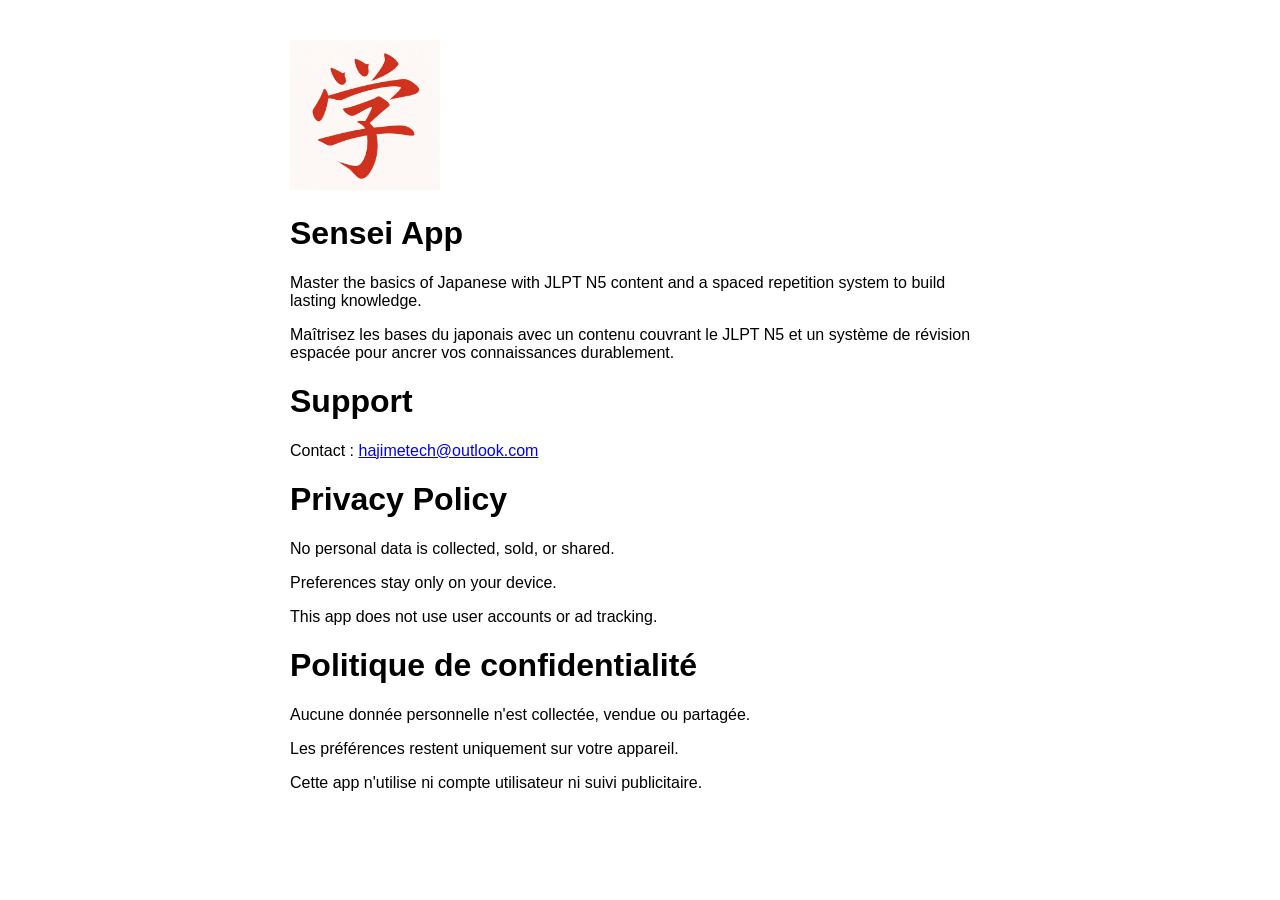
==== index.html @ fe5aa900 "Add Sensei logo image to index.html" ====
<!DOCTYPE html>
<html>
<head>
  <title>Sensei App</title>
  <style>
    body {
      max-width: 700px;
      margin: 40px auto;
      padding: 0 20px;
      font-family: sans-serif;
    }
  </style>
</head>
<body>
  <img src="assets/sensei_v3.png" alt="Sensei logo" width="150">
  <h1>Sensei App</h1>
  <p>Master the basics of Japanese with JLPT N5 content and a spaced repetition system to build lasting knowledge.</p>
  <p>Maîtrisez les bases du japonais avec un contenu couvrant le JLPT N5 et un système de révision espacée pour ancrer vos connaissances durablement.</p>
  
  <h1>Support</h1>
  <p>Contact : <a href="mailto:hajimetech@outlook.com">hajimetech@outlook.com</a></p>

  <h1>Privacy Policy</h1>
  <p>No personal data is collected, sold, or shared.</p> 
  <p>Preferences stay only on your device.</p>
  <p>This app does not use user accounts or ad tracking.</p>

  <h1>Politique de confidentialité</h1>
  <p>Aucune donnée personnelle n'est collectée, vendue ou partagée.</p> 
  <p>Les préférences restent uniquement sur votre appareil.</p>
  <p>Cette app n'utilise ni compte utilisateur ni suivi publicitaire.</p>

</body>
</html>
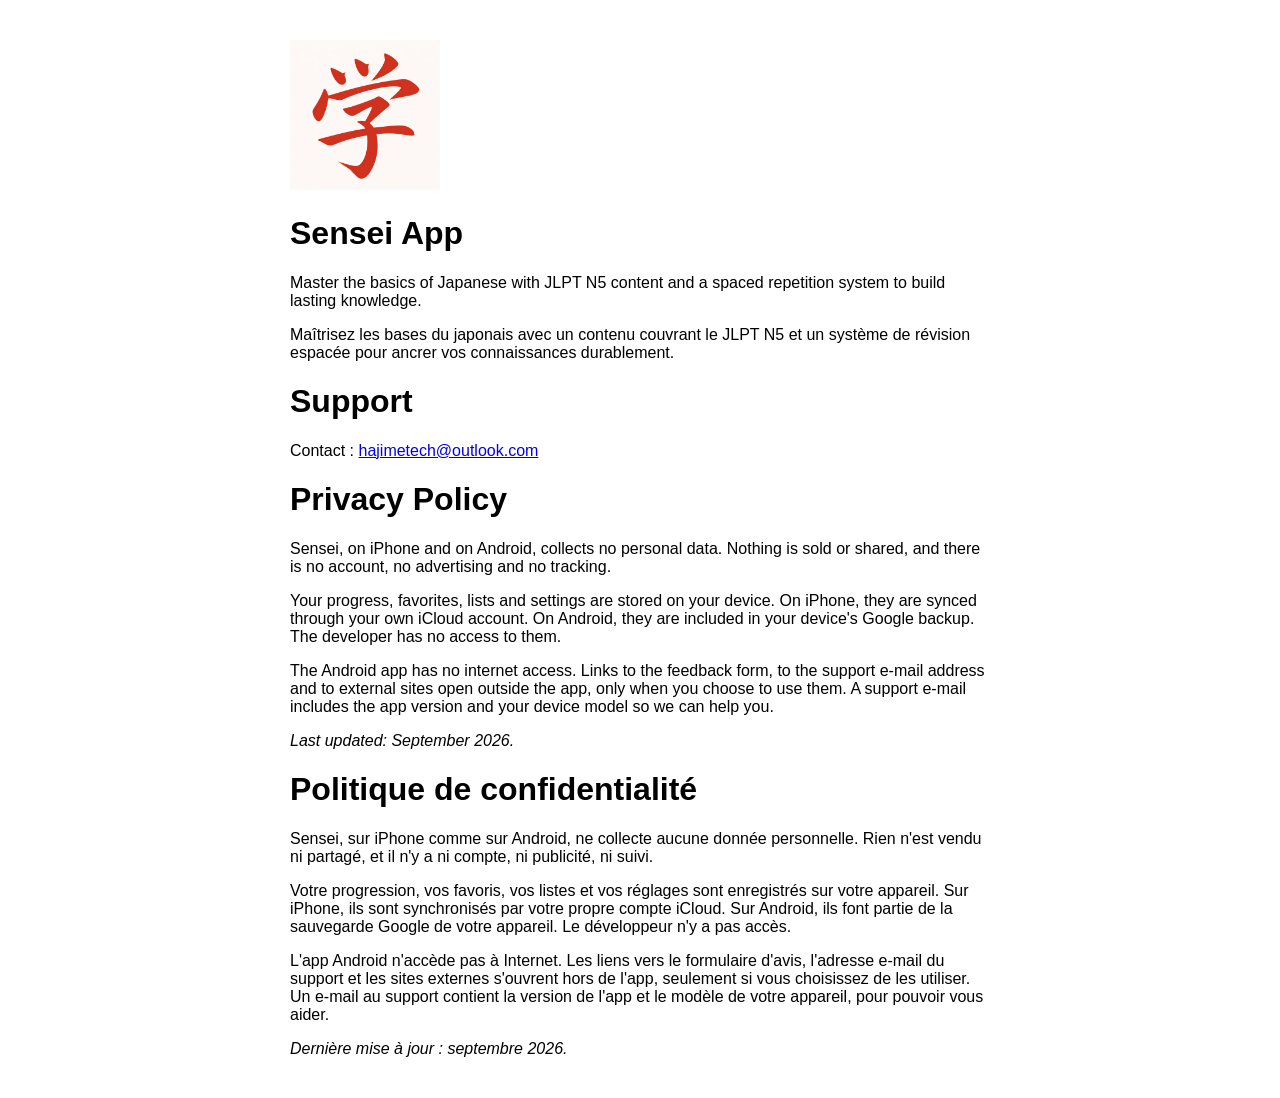
==== commit 13ac7b05: "Privacy policy covers the native Android app Progress, favorites, lists and settings stay on the dev" ====
--- a/index.html
+++ b/index.html
@@ -2,6 +2,8 @@
 <html>
 <head>
   <title>Sensei App</title>
+  <link rel="icon" href="data:image/svg+xml,<svg xmlns=%22http://www.w3.org/2000/svg%22 viewBox=%220 0 100 100%22><circle cx=%2250%22 cy=%2250%22 r=%2250%22 fill=%22%23f84c77%22/><text x=%2250%%22 y=%2250%%22 dominant-baseline=%22central%22 text-anchor=%22middle%22 font-family=%22sans-serif%22 font-size=%2260%22 fill=%22white%22 font-weight=%22bold%22>学</text></svg>">
+
   <style>
     body {
       max-width: 700px;
@@ -21,14 +23,16 @@
   <p>Contact : <a href="mailto:hajimetech@outlook.com">hajimetech@outlook.com</a></p>
 
   <h1>Privacy Policy</h1>
-  <p>No personal data is collected, sold, or shared.</p> 
-  <p>Preferences stay only on your device.</p>
-  <p>This app does not use user accounts or ad tracking.</p>
+  <p>Sensei, on iPhone and on Android, collects no personal data. Nothing is sold or shared, and there is no account, no advertising and no tracking.</p>
+  <p>Your progress, favorites, lists and settings are stored on your device. On iPhone, they are synced through your own iCloud account. On Android, they are included in your device's Google backup. The developer has no access to them.</p>
+  <p>The Android app has no internet access. Links to the feedback form, to the support e-mail address and to external sites open outside the app, only when you choose to use them. A support e-mail includes the app version and your device model so we can help you.</p>
+  <p><em>Last updated: September 2026.</em></p>
 
   <h1>Politique de confidentialité</h1>
-  <p>Aucune donnée personnelle n'est collectée, vendue ou partagée.</p> 
-  <p>Les préférences restent uniquement sur votre appareil.</p>
-  <p>Cette app n'utilise ni compte utilisateur ni suivi publicitaire.</p>
+  <p>Sensei, sur iPhone comme sur Android, ne collecte aucune donnée personnelle. Rien n'est vendu ni partagé, et il n'y a ni compte, ni publicité, ni suivi.</p>
+  <p>Votre progression, vos favoris, vos listes et vos réglages sont enregistrés sur votre appareil. Sur iPhone, ils sont synchronisés par votre propre compte iCloud. Sur Android, ils font partie de la sauvegarde Google de votre appareil. Le développeur n'y a pas accès.</p>
+  <p>L'app Android n'accède pas à Internet. Les liens vers le formulaire d'avis, l'adresse e-mail du support et les sites externes s'ouvrent hors de l'app, seulement si vous choisissez de les utiliser. Un e-mail au support contient la version de l'app et le modèle de votre appareil, pour pouvoir vous aider.</p>
+  <p><em>Dernière mise à jour : septembre 2026.</em></p>
 
 </body>
 </html>
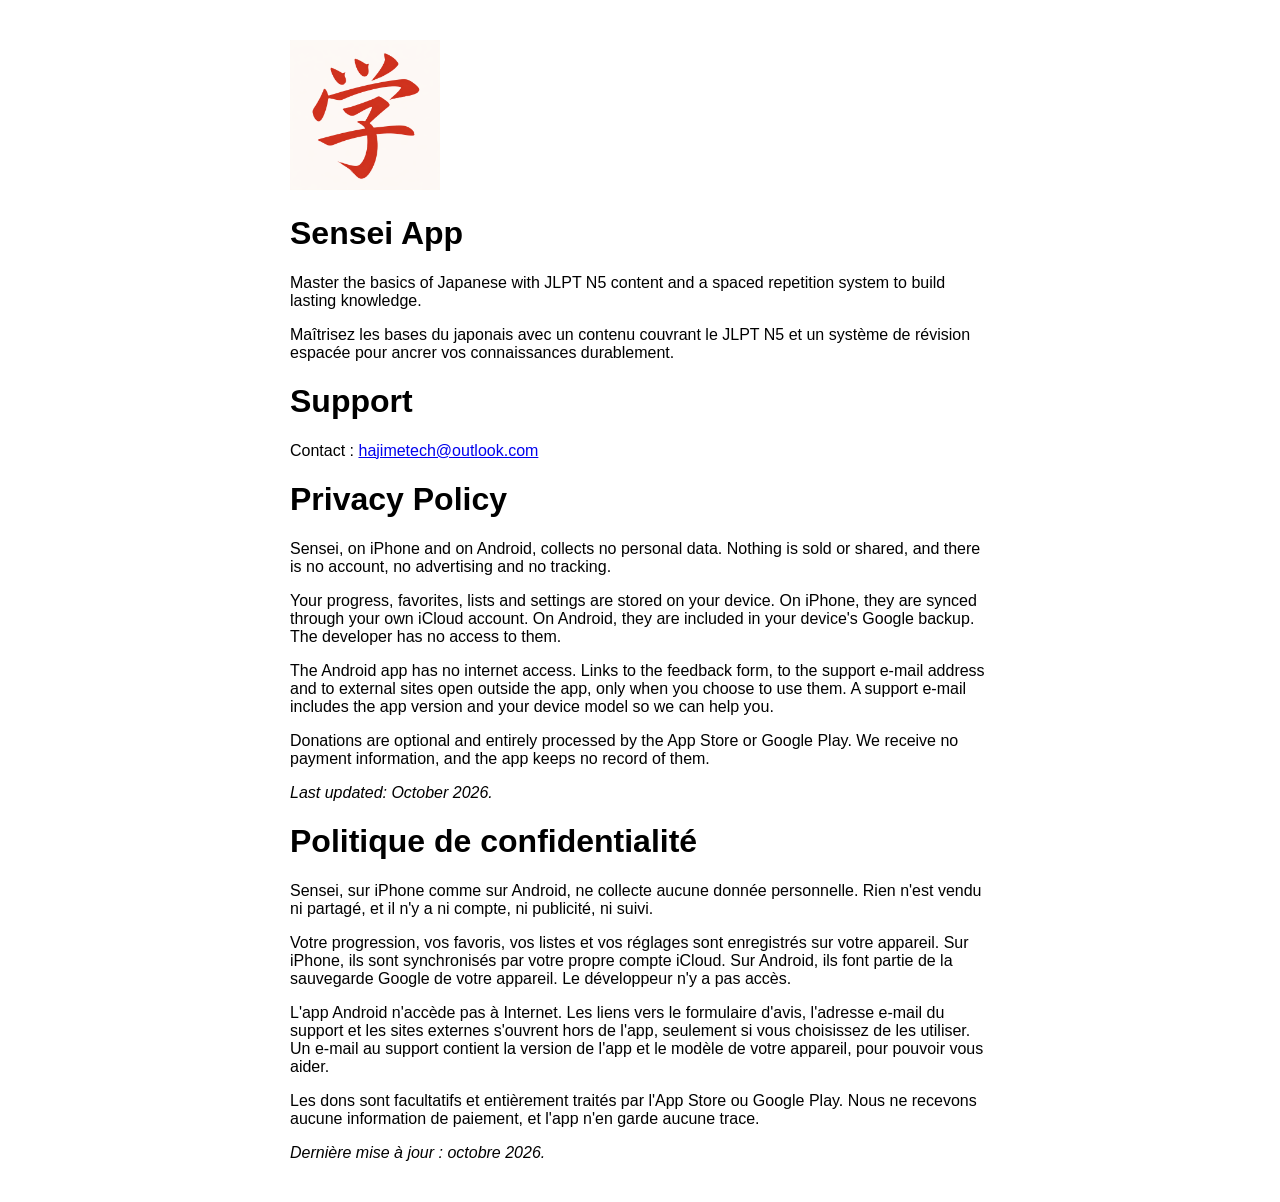
==== commit 96cd8d5c: "Privacy policy: optional donations are processed by the App Store or Google Play Co-Authored-By: Cla" ====
--- a/index.html
+++ b/index.html
@@ -26,13 +26,15 @@
   <p>Sensei, on iPhone and on Android, collects no personal data. Nothing is sold or shared, and there is no account, no advertising and no tracking.</p>
   <p>Your progress, favorites, lists and settings are stored on your device. On iPhone, they are synced through your own iCloud account. On Android, they are included in your device's Google backup. The developer has no access to them.</p>
   <p>The Android app has no internet access. Links to the feedback form, to the support e-mail address and to external sites open outside the app, only when you choose to use them. A support e-mail includes the app version and your device model so we can help you.</p>
-  <p><em>Last updated: September 2026.</em></p>
+  <p>Donations are optional and entirely processed by the App Store or Google Play. We receive no payment information, and the app keeps no record of them.</p>
+  <p><em>Last updated: October 2026.</em></p>
 
   <h1>Politique de confidentialité</h1>
   <p>Sensei, sur iPhone comme sur Android, ne collecte aucune donnée personnelle. Rien n'est vendu ni partagé, et il n'y a ni compte, ni publicité, ni suivi.</p>
   <p>Votre progression, vos favoris, vos listes et vos réglages sont enregistrés sur votre appareil. Sur iPhone, ils sont synchronisés par votre propre compte iCloud. Sur Android, ils font partie de la sauvegarde Google de votre appareil. Le développeur n'y a pas accès.</p>
   <p>L'app Android n'accède pas à Internet. Les liens vers le formulaire d'avis, l'adresse e-mail du support et les sites externes s'ouvrent hors de l'app, seulement si vous choisissez de les utiliser. Un e-mail au support contient la version de l'app et le modèle de votre appareil, pour pouvoir vous aider.</p>
-  <p><em>Dernière mise à jour : septembre 2026.</em></p>
+  <p>Les dons sont facultatifs et entièrement traités par l'App Store ou Google Play. Nous ne recevons aucune information de paiement, et l'app n'en garde aucune trace.</p>
+  <p><em>Dernière mise à jour : octobre 2026.</em></p>
 
 </body>
 </html>
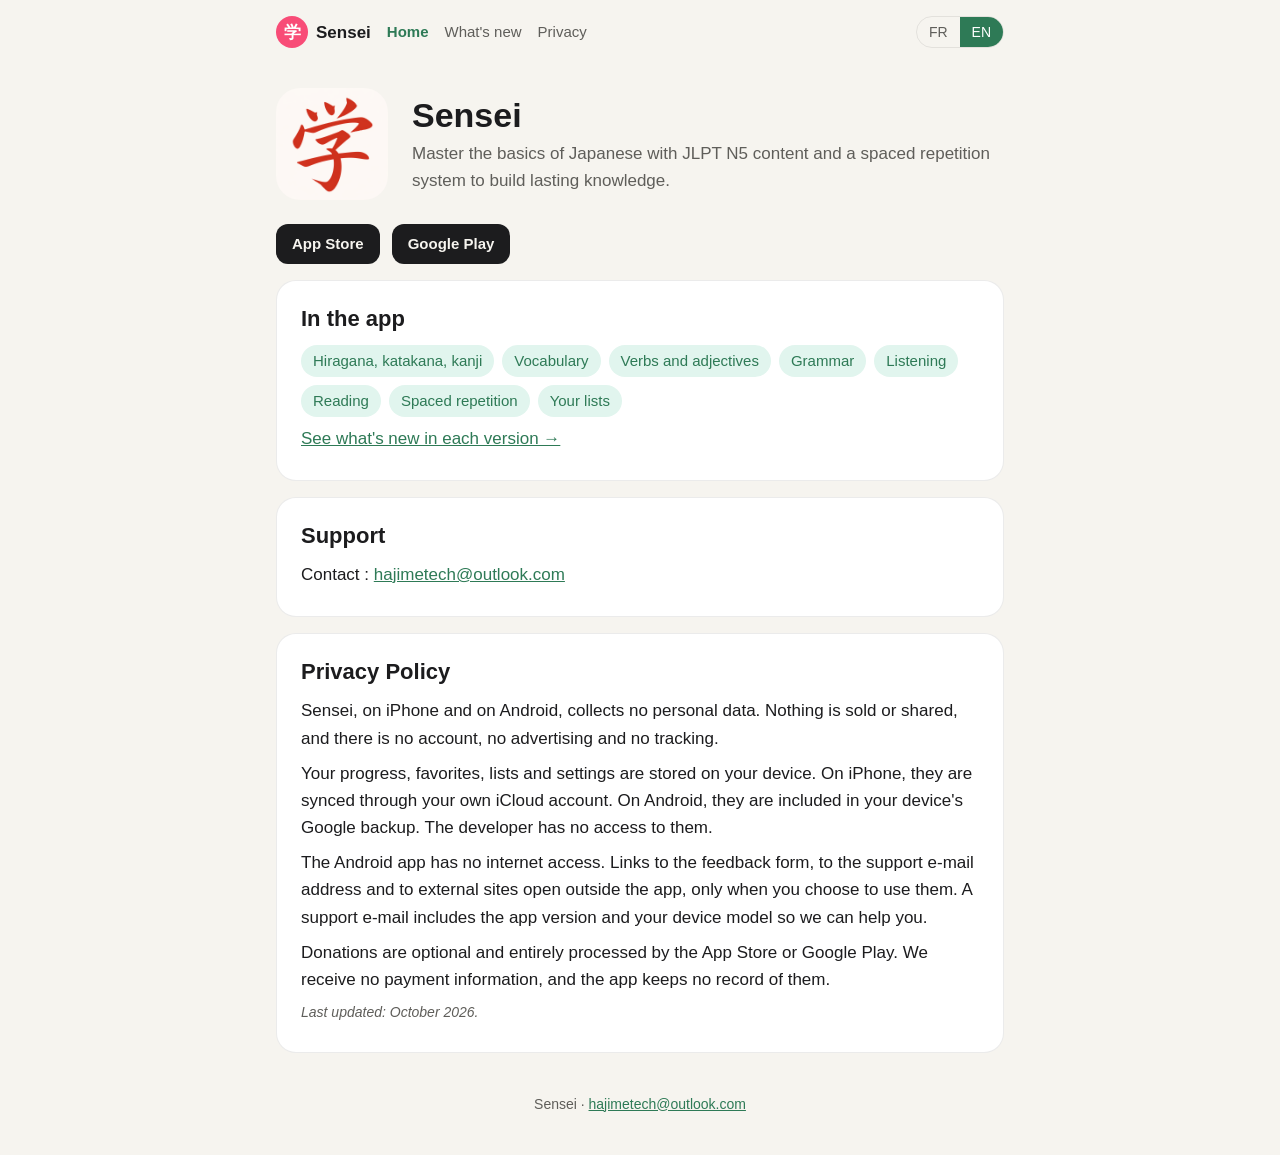
==== commit c0a8175b: "New look and a "What's new" page The site gets the app's palette and cards, a header with the naviga" ====
--- a/index.html
+++ b/index.html
@@ -1,40 +1,90 @@
 <!DOCTYPE html>
-<html>
+<html lang="en">
 <head>
+  <meta charset="utf-8">
+  <meta name="viewport" content="width=device-width, initial-scale=1">
   <title>Sensei App</title>
+  <meta name="description" content="Sensei: Japanese for the JLPT N5 on iPhone and Android, with spaced repetition. Support, privacy policy and release notes.">
+  <link rel="canonical" href="https://sensei-support.netlify.app/">
+  <script>
+    // The page moved to Netlify; the GitHub Pages copy only redirects (the same file may be served by both hosts).
+    if (location.hostname.endsWith("github.io")) {
+      location.replace("https://sensei-support.netlify.app/" + location.hash);
+    }
+  </script>
   <link rel="icon" href="data:image/svg+xml,<svg xmlns=%22http://www.w3.org/2000/svg%22 viewBox=%220 0 100 100%22><circle cx=%2250%22 cy=%2250%22 r=%2250%22 fill=%22%23f84c77%22/><text x=%2250%%22 y=%2250%%22 dominant-baseline=%22central%22 text-anchor=%22middle%22 font-family=%22sans-serif%22 font-size=%2260%22 fill=%22white%22 font-weight=%22bold%22>学</text></svg>">
-
-  <style>
-    body {
-      max-width: 700px;
-      margin: 40px auto;
-      padding: 0 20px;
-      font-family: sans-serif;
-    }
-  </style>
+  <link rel="stylesheet" href="assets/site.css">
+  <script src="assets/site.js"></script>
 </head>
 <body>
-  <img src="assets/sensei_v3.png" alt="Sensei logo" width="150">
-  <h1>Sensei App</h1>
-  <p>Master the basics of Japanese with JLPT N5 content and a spaced repetition system to build lasting knowledge.</p>
-  <p>Maîtrisez les bases du japonais avec un contenu couvrant le JLPT N5 et un système de révision espacée pour ancrer vos connaissances durablement.</p>
-  
-  <h1>Support</h1>
-  <p>Contact : <a href="mailto:hajimetech@outlook.com">hajimetech@outlook.com</a></p>
+<header>
+  <div class="wrap">
+    <a class="brand" href="index.html"><span class="logo" aria-hidden="true">学</span>Sensei</a>
+    <nav>
+      <a href="index.html" aria-current="page"><span data-lang="fr">Accueil</span><span data-lang="en">Home</span></a>
+      <a href="news.html"><span data-lang="fr">Nouveautés</span><span data-lang="en">What's new</span></a>
+      <a href="index.html#privacy"><span data-lang="fr">Confidentialité</span><span data-lang="en">Privacy</span></a>
+    </nav>
+    <div class="lang" role="group" aria-label="Langue / Language">
+      <button type="button" data-set="fr" aria-pressed="false">FR</button>
+      <button type="button" data-set="en" aria-pressed="false">EN</button>
+    </div>
+  </div>
+</header>
+<main class="wrap">
+  <section class="hero">
+    <img src="assets/sensei_v3.png" alt="Sensei logo">
+    <div>
+      <h1>Sensei</h1>
+      <p data-lang="fr">Maîtrisez les bases du japonais avec un contenu couvrant le JLPT N5 et un système de révision espacée pour ancrer vos connaissances durablement.</p>
+      <p data-lang="en">Master the basics of Japanese with JLPT N5 content and a spaced repetition system to build lasting knowledge.</p>
+    </div>
+  </section>
 
-  <h1>Privacy Policy</h1>
-  <p>Sensei, on iPhone and on Android, collects no personal data. Nothing is sold or shared, and there is no account, no advertising and no tracking.</p>
-  <p>Your progress, favorites, lists and settings are stored on your device. On iPhone, they are synced through your own iCloud account. On Android, they are included in your device's Google backup. The developer has no access to them.</p>
-  <p>The Android app has no internet access. Links to the feedback form, to the support e-mail address and to external sites open outside the app, only when you choose to use them. A support e-mail includes the app version and your device model so we can help you.</p>
-  <p>Donations are optional and entirely processed by the App Store or Google Play. We receive no payment information, and the app keeps no record of them.</p>
-  <p><em>Last updated: October 2026.</em></p>
+  <div class="stores">
+    <a class="store" href="https://apps.apple.com/app/id6764353450">App Store</a>
+    <a class="store" href="https://play.google.com/store/apps/details?id=com.tonio.senseiapp">Google Play</a>
+  </div>
 
-  <h1>Politique de confidentialité</h1>
-  <p>Sensei, sur iPhone comme sur Android, ne collecte aucune donnée personnelle. Rien n'est vendu ni partagé, et il n'y a ni compte, ni publicité, ni suivi.</p>
-  <p>Votre progression, vos favoris, vos listes et vos réglages sont enregistrés sur votre appareil. Sur iPhone, ils sont synchronisés par votre propre compte iCloud. Sur Android, ils font partie de la sauvegarde Google de votre appareil. Le développeur n'y a pas accès.</p>
-  <p>L'app Android n'accède pas à Internet. Les liens vers le formulaire d'avis, l'adresse e-mail du support et les sites externes s'ouvrent hors de l'app, seulement si vous choisissez de les utiliser. Un e-mail au support contient la version de l'app et le modèle de votre appareil, pour pouvoir vous aider.</p>
-  <p>Les dons sont facultatifs et entièrement traités par l'App Store ou Google Play. Nous ne recevons aucune information de paiement, et l'app n'en garde aucune trace.</p>
-  <p><em>Dernière mise à jour : octobre 2026.</em></p>
+  <section class="card">
+    <h2><span data-lang="fr">Dans l'app</span><span data-lang="en">In the app</span></h2>
+    <ul class="features" data-lang="fr">
+      <li>Hiragana, katakana, kanji</li><li>Vocabulaire</li><li>Verbes et adjectifs</li><li>Grammaire</li>
+      <li>Écoute</li><li>Lecture</li><li>Révisions espacées</li><li>Tes listes</li>
+    </ul>
+    <ul class="features" data-lang="en">
+      <li>Hiragana, katakana, kanji</li><li>Vocabulary</li><li>Verbs and adjectives</li><li>Grammar</li>
+      <li>Listening</li><li>Reading</li><li>Spaced repetition</li><li>Your lists</li>
+    </ul>
+    <p><a href="news.html"><span data-lang="fr">Voir les nouveautés de chaque version →</span><span data-lang="en">See what's new in each version →</span></a></p>
+  </section>
 
+  <section class="card" id="support">
+    <h2>Support</h2>
+    <p>Contact : <a href="mailto:hajimetech@outlook.com">hajimetech@outlook.com</a></p>
+  </section>
+
+  <section class="card" id="privacy">
+    <div data-lang="en">
+      <h2>Privacy Policy</h2>
+      <p>Sensei, on iPhone and on Android, collects no personal data. Nothing is sold or shared, and there is no account, no advertising and no tracking.</p>
+      <p>Your progress, favorites, lists and settings are stored on your device. On iPhone, they are synced through your own iCloud account. On Android, they are included in your device's Google backup. The developer has no access to them.</p>
+      <p>The Android app has no internet access. Links to the feedback form, to the support e-mail address and to external sites open outside the app, only when you choose to use them. A support e-mail includes the app version and your device model so we can help you.</p>
+      <p>Donations are optional and entirely processed by the App Store or Google Play. We receive no payment information, and the app keeps no record of them.</p>
+      <p class="updated"><em>Last updated: October 2026.</em></p>
+    </div>
+    <div data-lang="fr">
+      <h2>Politique de confidentialité</h2>
+      <p>Sensei, sur iPhone comme sur Android, ne collecte aucune donnée personnelle. Rien n'est vendu ni partagé, et il n'y a ni compte, ni publicité, ni suivi.</p>
+      <p>Votre progression, vos favoris, vos listes et vos réglages sont enregistrés sur votre appareil. Sur iPhone, ils sont synchronisés par votre propre compte iCloud. Sur Android, ils font partie de la sauvegarde Google de votre appareil. Le développeur n'y a pas accès.</p>
+      <p>L'app Android n'accède pas à Internet. Les liens vers le formulaire d'avis, l'adresse e-mail du support et les sites externes s'ouvrent hors de l'app, seulement si vous choisissez de les utiliser. Un e-mail au support contient la version de l'app et le modèle de votre appareil, pour pouvoir vous aider.</p>
+      <p>Les dons sont facultatifs et entièrement traités par l'App Store ou Google Play. Nous ne recevons aucune information de paiement, et l'app n'en garde aucune trace.</p>
+      <p class="updated"><em>Dernière mise à jour : octobre 2026.</em></p>
+    </div>
+  </section>
+</main>
+<footer>
+  <div class="wrap">Sensei · <a href="mailto:hajimetech@outlook.com">hajimetech@outlook.com</a></div>
+</footer>
 </body>
 </html>
--- a/assets/site.css
+++ b/assets/site.css
@@ -0,0 +1,107 @@
+/* Sensei support site: the app's palette (green accent, sakura pink logo), cards as in the app, light and dark. */
+:root {
+  --bg: #f6f4ef;
+  --surface: #ffffff;
+  --text: #1c1c1e;
+  --text-secondary: #5f5e5a;
+  --border: rgba(0, 0, 0, 0.08);
+  --accent: #2e7a56;
+  --accent-soft: #e1f5ee;
+  --on-accent: #ffffff;
+  --logo: #f84c77;
+  --radius-card: 20px;
+  --radius-sm: 12px;
+  color-scheme: light dark;
+}
+
+@media (prefers-color-scheme: dark) {
+  :root {
+    --bg: #121214;
+    --surface: #1e1e21;
+    --text: #f2f2f2;
+    --text-secondary: #a9a8a3;
+    --border: rgba(255, 255, 255, 0.1);
+    --accent: #5dcaa5;
+    --accent-soft: rgba(93, 202, 165, 0.14);
+    --on-accent: #04342c;
+  }
+}
+
+* { box-sizing: border-box; }
+
+body {
+  margin: 0;
+  background: var(--bg);
+  color: var(--text);
+  font: 17px/1.6 -apple-system, BlinkMacSystemFont, "Segoe UI", Roboto, "Hiragino Sans", "Noto Sans JP", sans-serif;
+}
+
+a { color: var(--accent); }
+
+.wrap { max-width: 760px; margin: 0 auto; padding: 0 16px; }
+
+/* Header: logo, navigation, language switch. */
+header { padding: 16px 0; }
+header .wrap { display: flex; align-items: center; gap: 16px; flex-wrap: wrap; }
+.brand { display: flex; align-items: center; gap: 8px; text-decoration: none; color: var(--text); font-weight: 700; }
+.brand span.logo {
+  width: 32px; height: 32px; border-radius: 50%;
+  background: var(--logo); color: #fff;
+  display: inline-flex; align-items: center; justify-content: center; font-size: 17px;
+}
+nav { display: flex; gap: 16px; flex-wrap: wrap; }
+nav a { text-decoration: none; color: var(--text-secondary); font-size: 15px; }
+nav a[aria-current="page"] { color: var(--accent); font-weight: 600; }
+.lang { margin-left: auto; display: inline-flex; border: 1px solid var(--border); border-radius: 999px; overflow: hidden; }
+.lang button {
+  border: 0; background: transparent; color: var(--text-secondary);
+  font: inherit; font-size: 14px; padding: 4px 12px; cursor: pointer;
+}
+.lang button[aria-pressed="true"] { background: var(--accent); color: var(--on-accent); }
+
+/* Hero. */
+.hero { display: flex; gap: 24px; align-items: center; padding: 24px 0 8px; }
+.hero img { width: 112px; height: 112px; border-radius: 24px; flex: none; }
+.hero h1 { margin: 0 0 4px; font-size: 34px; line-height: 1.2; }
+.hero p { margin: 0; color: var(--text-secondary); }
+@media (max-width: 520px) {
+  .hero { flex-direction: column; align-items: flex-start; }
+  .hero img { width: 88px; height: 88px; border-radius: 20px; }
+}
+
+.stores { display: flex; gap: 12px; flex-wrap: wrap; margin: 16px 0 8px; }
+.store {
+  display: inline-flex; align-items: center; gap: 8px;
+  background: var(--text); color: var(--bg);
+  text-decoration: none; font-weight: 600; font-size: 15px;
+  padding: 8px 16px; border-radius: var(--radius-sm);
+}
+
+/* Cards, as the app's feature cards. */
+main { padding-bottom: 48px; }
+.card {
+  background: var(--surface);
+  border: 1px solid var(--border);
+  border-radius: var(--radius-card);
+  padding: 20px 24px;
+  margin: 16px 0;
+}
+.card h2 { margin: 0 0 8px; font-size: 22px; }
+.card p { margin: 8px 0; }
+.card .updated { color: var(--text-secondary); font-size: 14px; }
+.features { display: flex; flex-wrap: wrap; gap: 8px; margin: 8px 0 0; padding: 0; list-style: none; }
+.features li { background: var(--accent-soft); color: var(--accent); border-radius: 999px; padding: 4px 12px; font-size: 15px; }
+
+/* Nouveautés: one card per version. */
+.version {
+  display: inline-block; background: var(--accent-soft); color: var(--accent);
+  font-weight: 600; font-size: 14px; border-radius: 999px; padding: 2px 12px;
+}
+.news h2 { margin-top: 8px; }
+.news p { color: var(--text-secondary); }
+
+footer { color: var(--text-secondary); font-size: 14px; padding: 24px 0 40px; text-align: center; }
+
+/* One language at a time: the html element's lang attribute picks it. */
+html[lang="fr"] [data-lang="en"],
+html[lang="en"] [data-lang="fr"] { display: none; }
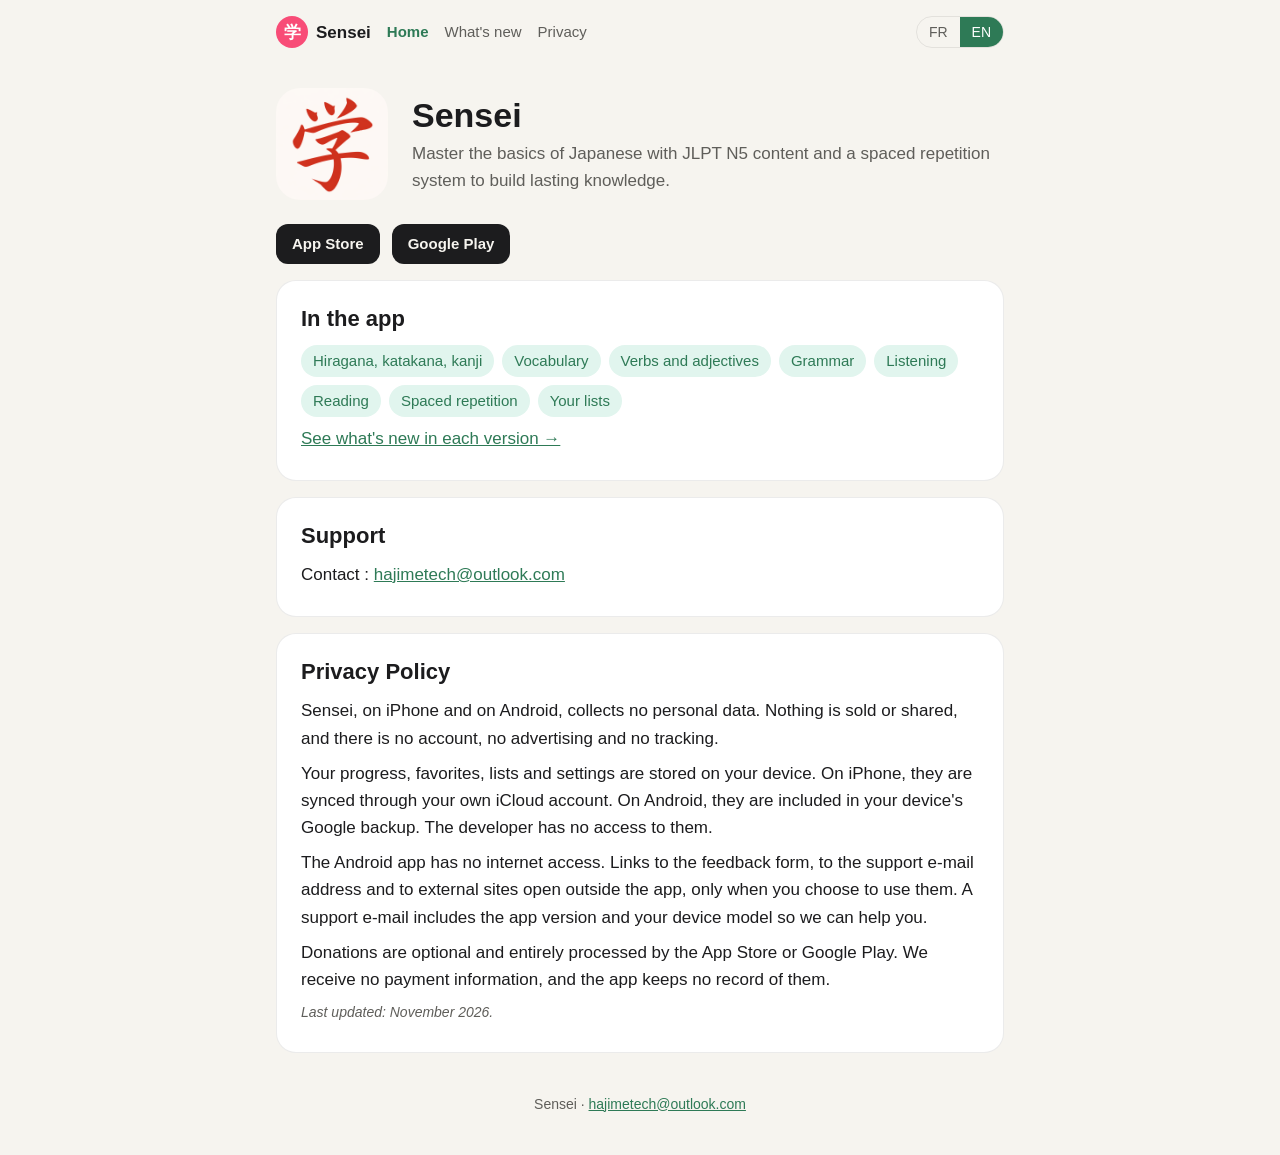
==== commit ee2bf164: "Privacy policy: last updated November 2026 Co-Authored-By: Claude Opus 5.5 <noreply@anthropic.com>" ====
--- a/index.html
+++ b/index.html
@@ -71,7 +71,7 @@
       <p>Your progress, favorites, lists and settings are stored on your device. On iPhone, they are synced through your own iCloud account. On Android, they are included in your device's Google backup. The developer has no access to them.</p>
       <p>The Android app has no internet access. Links to the feedback form, to the support e-mail address and to external sites open outside the app, only when you choose to use them. A support e-mail includes the app version and your device model so we can help you.</p>
       <p>Donations are optional and entirely processed by the App Store or Google Play. We receive no payment information, and the app keeps no record of them.</p>
-      <p class="updated"><em>Last updated: October 2026.</em></p>
+      <p class="updated"><em>Last updated: November 2026.</em></p>
     </div>
     <div data-lang="fr">
       <h2>Politique de confidentialité</h2>
@@ -79,7 +79,7 @@
       <p>Votre progression, vos favoris, vos listes et vos réglages sont enregistrés sur votre appareil. Sur iPhone, ils sont synchronisés par votre propre compte iCloud. Sur Android, ils font partie de la sauvegarde Google de votre appareil. Le développeur n'y a pas accès.</p>
       <p>L'app Android n'accède pas à Internet. Les liens vers le formulaire d'avis, l'adresse e-mail du support et les sites externes s'ouvrent hors de l'app, seulement si vous choisissez de les utiliser. Un e-mail au support contient la version de l'app et le modèle de votre appareil, pour pouvoir vous aider.</p>
       <p>Les dons sont facultatifs et entièrement traités par l'App Store ou Google Play. Nous ne recevons aucune information de paiement, et l'app n'en garde aucune trace.</p>
-      <p class="updated"><em>Dernière mise à jour : octobre 2026.</em></p>
+      <p class="updated"><em>Dernière mise à jour : novembre 2026.</em></p>
     </div>
   </section>
 </main>
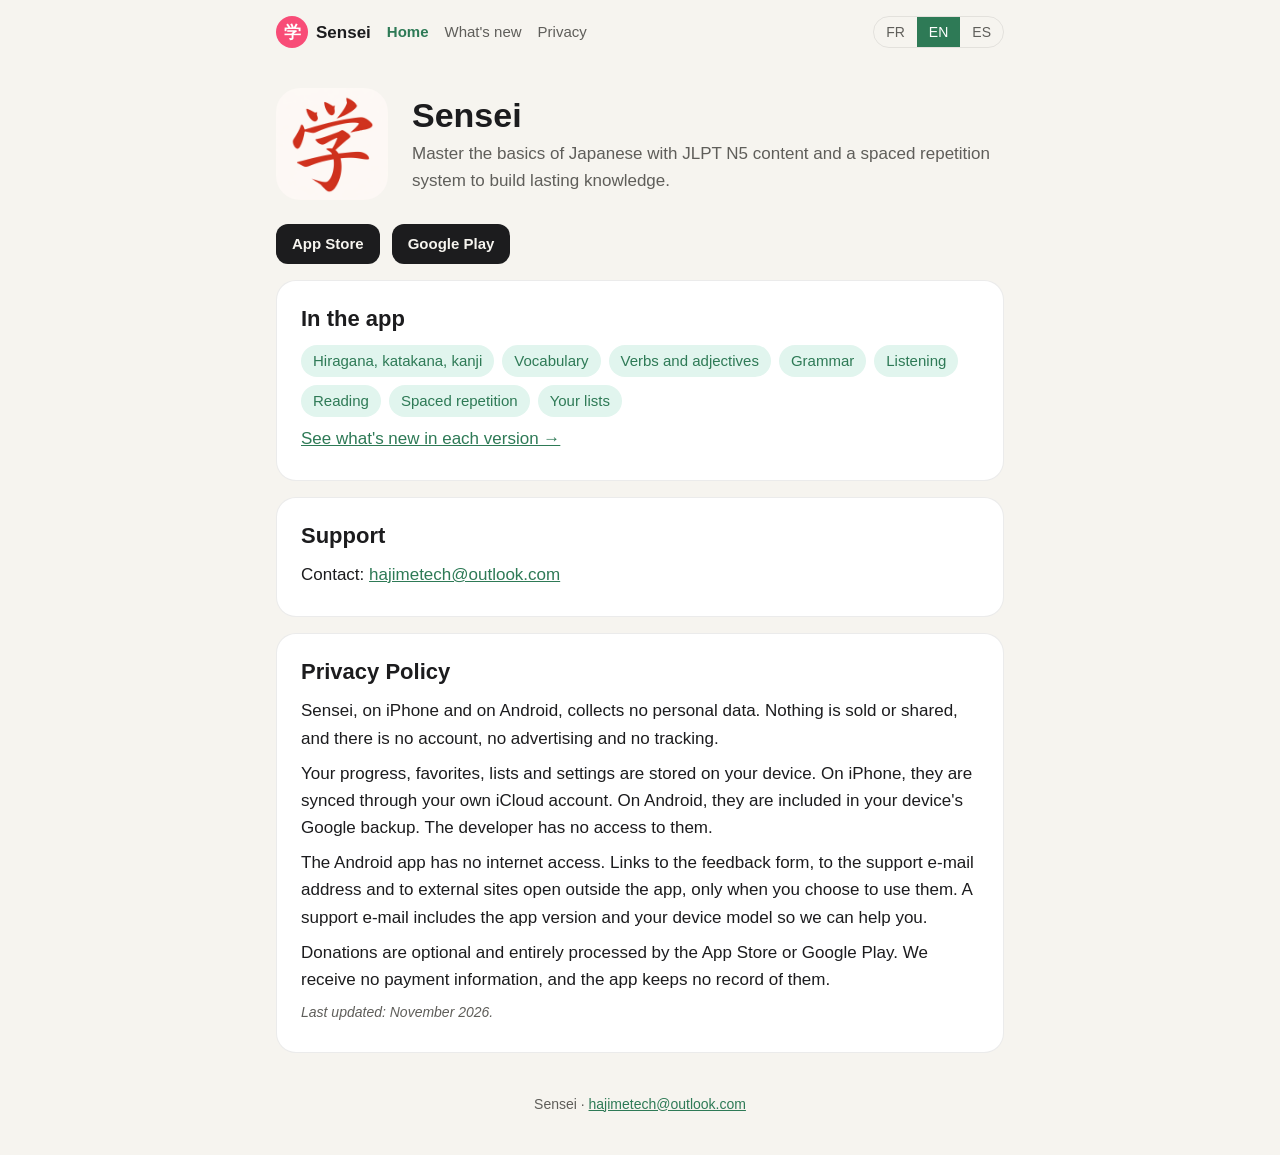
==== commit 9c6a5272: "Spanish version of the site (FR / EN / ES switch) Co-Authored-By: Claude Opus 5.5 <noreply@anthropic" ====
--- a/index.html
+++ b/index.html
@@ -21,13 +21,14 @@
   <div class="wrap">
     <a class="brand" href="index.html"><span class="logo" aria-hidden="true">学</span>Sensei</a>
     <nav>
-      <a href="index.html" aria-current="page"><span data-lang="fr">Accueil</span><span data-lang="en">Home</span></a>
-      <a href="news.html"><span data-lang="fr">Nouveautés</span><span data-lang="en">What's new</span></a>
-      <a href="index.html#privacy"><span data-lang="fr">Confidentialité</span><span data-lang="en">Privacy</span></a>
+      <a href="index.html" aria-current="page"><span data-lang="fr">Accueil</span><span data-lang="en">Home</span><span data-lang="es">Inicio</span></a>
+      <a href="news.html"><span data-lang="fr">Nouveautés</span><span data-lang="en">What's new</span><span data-lang="es">Novedades</span></a>
+      <a href="index.html#privacy"><span data-lang="fr">Confidentialité</span><span data-lang="en">Privacy</span><span data-lang="es">Privacidad</span></a>
     </nav>
-    <div class="lang" role="group" aria-label="Langue / Language">
+    <div class="lang" role="group" aria-label="Langue / Language / Idioma">
       <button type="button" data-set="fr" aria-pressed="false">FR</button>
       <button type="button" data-set="en" aria-pressed="false">EN</button>
+      <button type="button" data-set="es" aria-pressed="false">ES</button>
     </div>
   </div>
 </header>
@@ -38,6 +39,7 @@
       <h1>Sensei</h1>
       <p data-lang="fr">Maîtrisez les bases du japonais avec un contenu couvrant le JLPT N5 et un système de révision espacée pour ancrer vos connaissances durablement.</p>
       <p data-lang="en">Master the basics of Japanese with JLPT N5 content and a spaced repetition system to build lasting knowledge.</p>
+      <p data-lang="es">Domina las bases del japonés con contenido del JLPT N5 y un sistema de repaso espaciado para fijar lo que aprendes de forma duradera.</p>
     </div>
   </section>
 
@@ -47,7 +49,7 @@
   </div>
 
   <section class="card">
-    <h2><span data-lang="fr">Dans l'app</span><span data-lang="en">In the app</span></h2>
+    <h2><span data-lang="fr">Dans l'app</span><span data-lang="en">In the app</span><span data-lang="es">En la app</span></h2>
     <ul class="features" data-lang="fr">
       <li>Hiragana, katakana, kanji</li><li>Vocabulaire</li><li>Verbes et adjectifs</li><li>Grammaire</li>
       <li>Écoute</li><li>Lecture</li><li>Révisions espacées</li><li>Tes listes</li>
@@ -56,12 +58,16 @@
       <li>Hiragana, katakana, kanji</li><li>Vocabulary</li><li>Verbs and adjectives</li><li>Grammar</li>
       <li>Listening</li><li>Reading</li><li>Spaced repetition</li><li>Your lists</li>
     </ul>
-    <p><a href="news.html"><span data-lang="fr">Voir les nouveautés de chaque version →</span><span data-lang="en">See what's new in each version →</span></a></p>
+    <ul class="features" data-lang="es">
+      <li>Hiragana, katakana, kanji</li><li>Vocabulario</li><li>Verbos y adjetivos</li><li>Gramática</li>
+      <li>Escucha</li><li>Lectura</li><li>Repaso espaciado</li><li>Tus listas</li>
+    </ul>
+    <p><a href="news.html"><span data-lang="fr">Voir les nouveautés de chaque version →</span><span data-lang="en">See what's new in each version →</span><span data-lang="es">Ver las novedades de cada versión →</span></a></p>
   </section>
 
   <section class="card" id="support">
     <h2>Support</h2>
-    <p>Contact : <a href="mailto:hajimetech@outlook.com">hajimetech@outlook.com</a></p>
+    <p><span data-lang="fr">Contact :</span><span data-lang="en">Contact:</span><span data-lang="es">Contacto:</span> <a href="mailto:hajimetech@outlook.com">hajimetech@outlook.com</a></p>
   </section>
 
   <section class="card" id="privacy">
@@ -81,6 +87,14 @@
       <p>Les dons sont facultatifs et entièrement traités par l'App Store ou Google Play. Nous ne recevons aucune information de paiement, et l'app n'en garde aucune trace.</p>
       <p class="updated"><em>Dernière mise à jour : novembre 2026.</em></p>
     </div>
+    <div data-lang="es">
+      <h2>Política de privacidad</h2>
+      <p>Sensei, en iPhone y en Android, no recopila ningún dato personal. Nada se vende ni se comparte, y no hay cuenta, ni publicidad, ni seguimiento.</p>
+      <p>Tu progreso, tus favoritos, tus listas y tu configuración se guardan en tu dispositivo. En iPhone, se sincronizan con tu propia cuenta de iCloud. En Android, forman parte de la copia de seguridad de Google de tu dispositivo. El desarrollador no tiene acceso a ellos.</p>
+      <p>La app de Android no accede a internet. Los enlaces al formulario de opinión, a la dirección de correo de soporte y a sitios externos se abren fuera de la app, solo si decides usarlos. Un correo al soporte incluye la versión de la app y el modelo de tu dispositivo, para poder ayudarte.</p>
+      <p>Las donaciones son opcionales y las procesan por completo el App Store o Google Play. No recibimos ninguna información de pago, y la app no guarda ningún registro de ellas.</p>
+      <p class="updated"><em>Última actualización: noviembre de 2026.</em></p>
+    </div>
   </section>
 </main>
 <footer>
--- a/assets/site.css
+++ b/assets/site.css
@@ -103,5 +103,6 @@
 footer { color: var(--text-secondary); font-size: 14px; padding: 24px 0 40px; text-align: center; }
 
 /* One language at a time: the html element's lang attribute picks it. */
-html[lang="fr"] [data-lang="en"],
-html[lang="en"] [data-lang="fr"] { display: none; }
+html[lang="fr"] [data-lang]:not([data-lang="fr"]),
+html[lang="en"] [data-lang]:not([data-lang="en"]),
+html[lang="es"] [data-lang]:not([data-lang="es"]) { display: none; }
